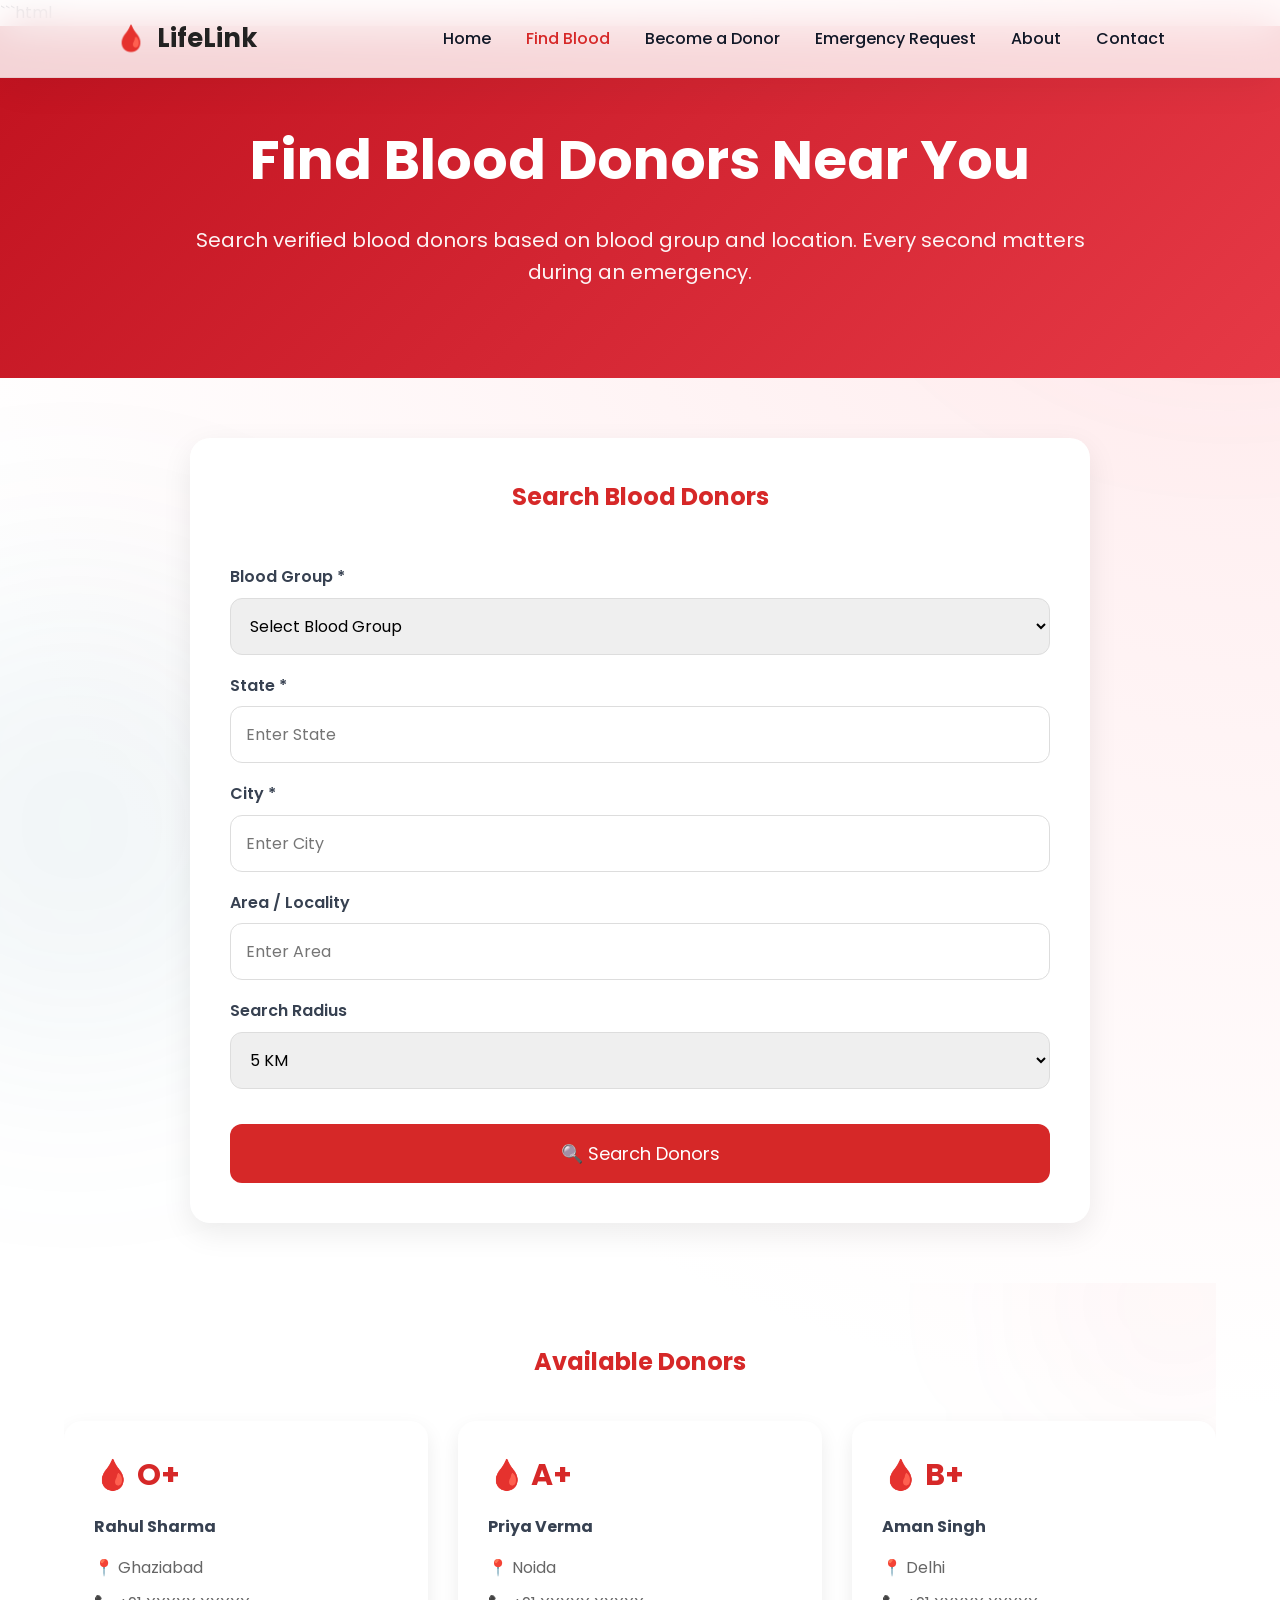
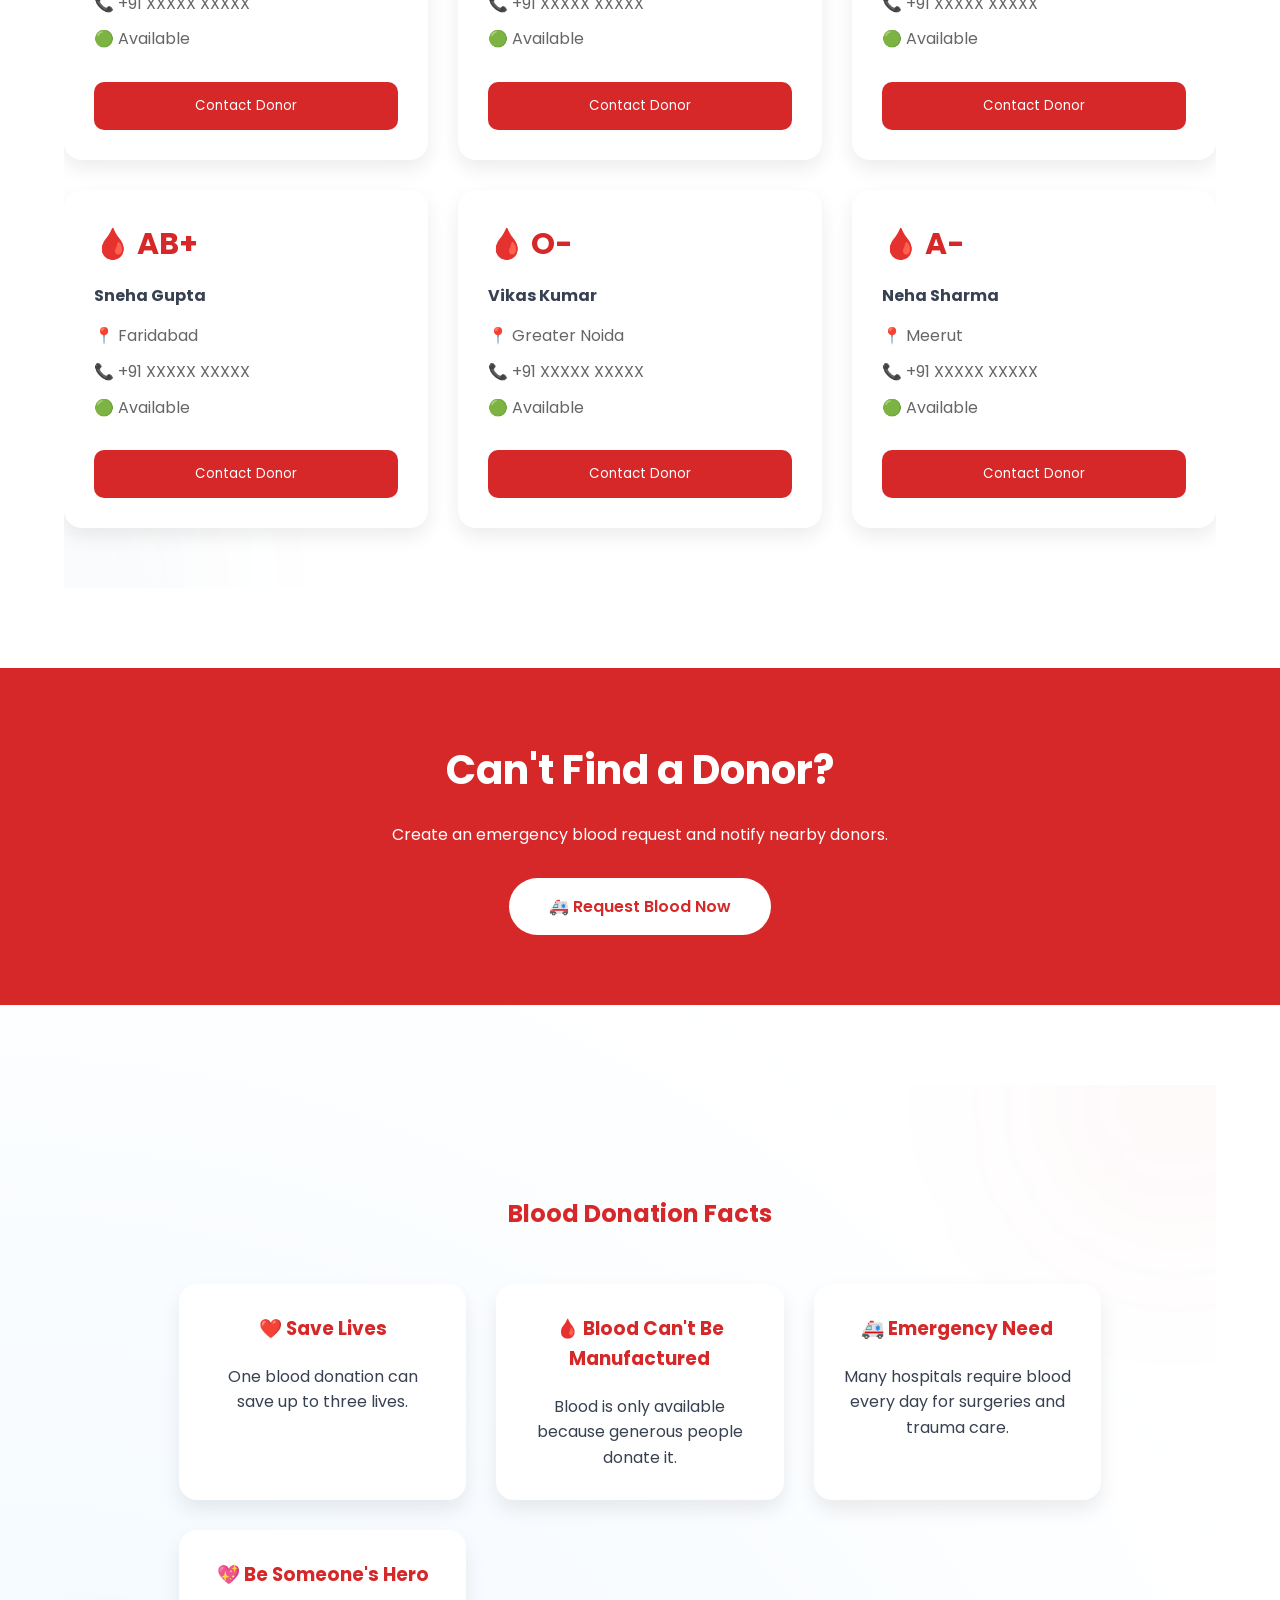
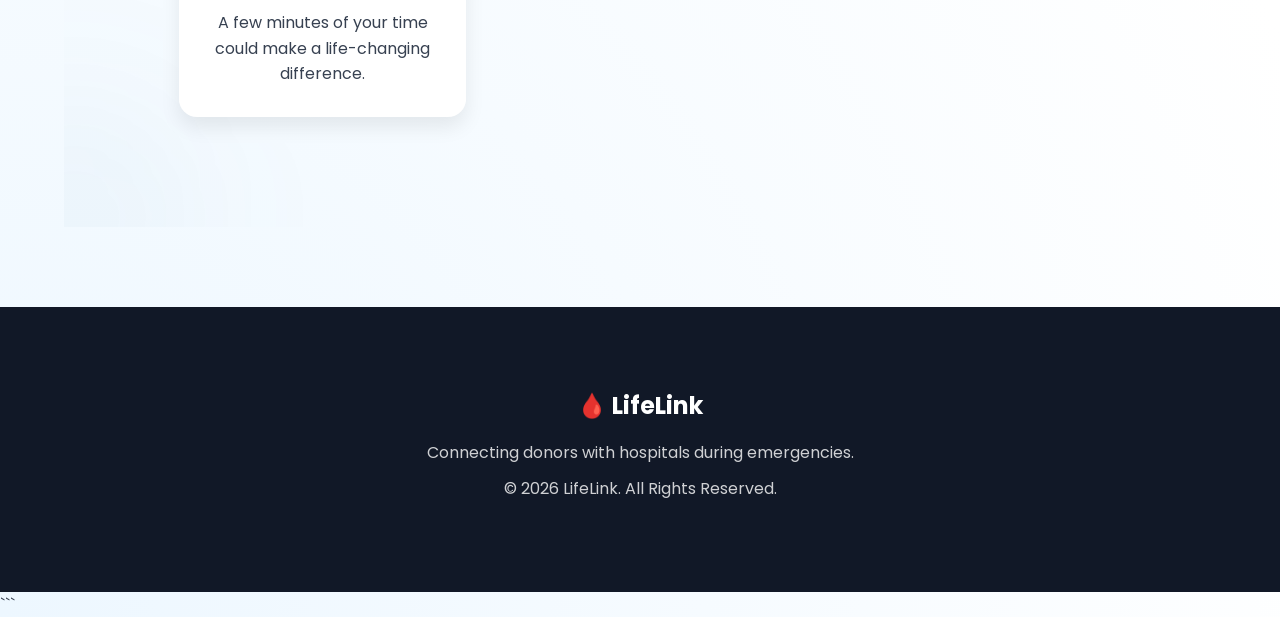
==== findblood.html @ 9b206ba4 "Inital commit" ====
```html
<!DOCTYPE html>
<html lang="en">
<head>
    <meta charset="UTF-8">
    <meta name="viewport" content="width=device-width, initial-scale=1.0">
    <title>Find Blood | LifeLink</title>
    <link rel="stylesheet" href="findblood.css">



    <link rel="stylesheet" href="style.css">

    <link rel="preconnect" href="https://fonts.googleapis.com">
    <link rel="preconnect" href="https://fonts.gstatic.com" crossorigin>

    <link href="https://fonts.googleapis.com/css2?family=Poppins:wght@300;400;500;600;700&display=swap" rel="stylesheet">

</head>
<body>

<!-- ================= NAVBAR ================= -->

<header>

    <nav class="navbar">

        <div class="logo">
            🩸 <span>LifeLink</span>
        </div>

        <ul class="nav-links">

            <li><a href="index.html">Home</a></li>
            <li><a href="findblood.html" class="active">Find Blood</a></li>
            <li><a href="becadonor.html">Become a Donor</a></li>
            <li><a href="#">Emergency Request</a></li>
            <li><a href="about.html">About</a></li>
            <li><a href="contact.html">Contact</a></li>

        </ul>

    </nav>

</header>

<!-- ================= HERO ================= -->

<section class="find-hero">

    <div class="hero-content">

        <h1>Find Blood Donors Near You</h1>

        <p>

            Search verified blood donors based on blood group and
            location. Every second matters during an emergency.

        </p>

    </div>

</section>

<!-- ================= SEARCH ================= -->

<section class="search-section">

<h2>Search Blood Donors</h2>

<form class="search-form">

<label>Blood Group *</label>

<select required>

<option>Select Blood Group</option>

<option>A+</option>
<option>A-</option>
<option>B+</option>
<option>B-</option>
<option>AB+</option>
<option>AB-</option>
<option>O+</option>
<option>O-</option>

</select>

<label>State *</label>

<input type="text" placeholder="Enter State">

<label>City *</label>

<input type="text" placeholder="Enter City">

<label>Area / Locality</label>

<input type="text" placeholder="Enter Area">

<label>Search Radius</label>

<select>

<option>5 KM</option>
<option>10 KM</option>
<option>20 KM</option>
<option>50 KM</option>

</select>

<button type="submit">

🔍 Search Donors

</button>

</form>

</section>

<!-- ================= DONORS ================= -->

<section class="donors">

<h2>Available Donors</h2>

<div class="donor-container">

<div class="donor-card">

<h3>🩸 O+</h3>

<h4>Rahul Sharma</h4>

<p>📍 Ghaziabad</p>

<p>📞 +91 XXXXX XXXXX</p>

<p>🟢 Available</p>

<button>Contact Donor</button>

</div>

<div class="donor-card">

<h3>🩸 A+</h3>

<h4>Priya Verma</h4>

<p>📍 Noida</p>

<p>📞 +91 XXXXX XXXXX</p>

<p>🟢 Available</p>

<button>Contact Donor</button>

</div>

<div class="donor-card">

<h3>🩸 B+</h3>

<h4>Aman Singh</h4>

<p>📍 Delhi</p>

<p>📞 +91 XXXXX XXXXX</p>

<p>🟢 Available</p>

<button>Contact Donor</button>

</div>

<div class="donor-card">

<h3>🩸 AB+</h3>

<h4>Sneha Gupta</h4>

<p>📍 Faridabad</p>

<p>📞 +91 XXXXX XXXXX</p>

<p>🟢 Available</p>

<button>Contact Donor</button>

</div>

<div class="donor-card">

<h3>🩸 O-</h3>

<h4>Vikas Kumar</h4>

<p>📍 Greater Noida</p>

<p>📞 +91 XXXXX XXXXX</p>

<p>🟢 Available</p>

<button>Contact Donor</button>

</div>

<div class="donor-card">

<h3>🩸 A-</h3>

<h4>Neha Sharma</h4>

<p>📍 Meerut</p>

<p>📞 +91 XXXXX XXXXX</p>

<p>🟢 Available</p>

<button>Contact Donor</button>

</div>

</div>

</section>

<!-- ================= EMERGENCY ================= -->

<section class="emergency">

<h2>Can't Find a Donor?</h2>

<p>

Create an emergency blood request and notify nearby donors.

</p>

<a href="#" class="request-btn">

🚑 Request Blood Now

</a>

</section>

<!-- ================= FACTS ================= -->

<section class="facts">

<h2>Blood Donation Facts</h2>

<div class="facts-grid">

<div class="fact-card">

<h3>❤️ Save Lives</h3>

<p>

One blood donation can save up to three lives.

</p>

</div>

<div class="fact-card">

<h3>🩸 Blood Can't Be Manufactured</h3>

<p>

Blood is only available because generous people donate it.

</p>

</div>

<div class="fact-card">

<h3>🚑 Emergency Need</h3>

<p>

Many hospitals require blood every day for surgeries and trauma care.

</p>

</div>

<div class="fact-card">

<h3>💖 Be Someone's Hero</h3>

<p>

A few minutes of your time could make a life-changing difference.

</p>

</div>

</div>

</section>

<!-- ================= FOOTER ================= -->

<footer>

<h2>🩸 LifeLink</h2>

<p>

Connecting donors with hospitals during emergencies.

</p>

<p>

© 2026 LifeLink. All Rights Reserved.

</p>

</footer>

</body>
</html>
```
---- findblood.css ----
/* ==========================================
            GOOGLE FONT
==========================================*/

@import url('https://fonts.googleapis.com/css2?family=Poppins:wght@300;400;500;600;700;800&display=swap');

*{
    margin:0;
    padding:0;
    box-sizing:border-box;
    font-family:'Poppins',sans-serif;
}

html{
    scroll-behavior:smooth;
}

body{
    background:#f8f9fc;
    color:#222;
    line-height:1.6;
}

/* ==========================================
            NAVBAR
==========================================*/

header{
    width:100%;
    background:#ffffff;
    box-shadow:0 5px 15px rgba(0,0,0,.08);
    position:sticky;
    top:0;
    z-index:1000;
}

.navbar{
    max-width:1200px;
    margin:auto;
    padding:18px 20px;

    display:flex;
    justify-content:space-between;
    align-items:center;
}

.logo{
    font-size:30px;
    font-weight:700;
    color:#d62828;
}

.logo span{
    color:#222;
}

.nav-links{
    display:flex;
    gap:30px;
    list-style:none;
}

.nav-links a{
    text-decoration:none;
    color:#333;
    font-weight:500;
    transition:.3s;
}

.nav-links a:hover{

    color:#d62828;

}

.active{

    color:#d62828 !important;

}

/* ==========================================
            HERO
==========================================*/

.find-hero{

    background:linear-gradient(135deg,#c1121f,#e63946);

    color:white;

    padding:90px 20px;

}

.hero-content{

    max-width:900px;

    margin:auto;

    text-align:center;

}

.hero-content h1{

    font-size:55px;

    margin-bottom:20px;

}

.hero-content p{

    font-size:20px;

    opacity:.95;

}

/* ==========================================
            SEARCH SECTION
==========================================*/

.search-section{

    width:90%;

    max-width:900px;

    margin:60px auto;

    background:white;

    padding:40px;

    border-radius:20px;

    box-shadow:0 10px 30px rgba(0,0,0,.08);

}

.search-section h2{

    text-align:center;

    color:#d62828;

    margin-bottom:30px;

}

.search-form{

    display:flex;

    flex-direction:column;

}

.search-form label{

    margin-top:18px;

    margin-bottom:8px;

    font-weight:600;

}

.search-form input,
.search-form select{

    padding:15px;

    border:1px solid #ddd;

    border-radius:12px;

    font-size:16px;

    transition:.3s;

}

.search-form input:focus,
.search-form select:focus{

    outline:none;

    border-color:#d62828;

    box-shadow:0 0 8px rgba(214,40,40,.25);

}

.search-form button{

    margin-top:35px;

    padding:16px;

    border:none;

    border-radius:12px;

    background:#d62828;

    color:white;

    font-size:18px;

    cursor:pointer;

    transition:.3s;

}

.search-form button:hover{

    background:#a4161a;

    transform:translateY(-3px);

}

/* ==========================================
            DONOR SECTION
==========================================*/

.donors{

    width:90%;

    max-width:1200px;

    margin:auto;

    padding:60px 0;

}

.donors h2{

    text-align:center;

    margin-bottom:40px;

    color:#d62828;

}

.donor-container{

    display:grid;

    grid-template-columns:repeat(auto-fit,minmax(300px,1fr));

    gap:30px;

}

.donor-card{

    background:white;

    border-radius:18px;

    padding:30px;

    box-shadow:0 8px 20px rgba(0,0,0,.08);

    transition:.3s;

}

.donor-card:hover{

    transform:translateY(-8px);

    box-shadow:0 15px 30px rgba(0,0,0,.12);

}

.donor-card h3{

    color:#d62828;

    font-size:30px;

    margin-bottom:15px;

}

.donor-card h4{

    margin-bottom:15px;

}

.donor-card p{

    margin:10px 0;

    color:#666;

}

.donor-card button{

    width:100%;

    margin-top:20px;

    padding:14px;

    border:none;

    border-radius:10px;

    background:#d62828;

    color:white;

    cursor:pointer;

    transition:.3s;

}

.donor-card button:hover{

    background:#a4161a;

}

/* ==========================================
        EMERGENCY SECTION
==========================================*/

.emergency{

    margin-top:80px;

    background:#d62828;

    color:white;

    text-align:center;

    padding:70px 20px;

}

.emergency h2{

    font-size:40px;

    margin-bottom:20px;

}

.emergency p{

    max-width:700px;

    margin:auto;

    margin-bottom:30px;

}

.request-btn{

    display:inline-block;

    background:white;

    color:#d62828;

    padding:16px 40px;

    border-radius:40px;

    text-decoration:none;

    font-weight:600;

    transition:.3s;

}

.request-btn:hover{

    transform:scale(1.05);

}

/* ==========================================
            FACTS
==========================================*/

.facts{

    width:90%;

    max-width:1200px;

    margin:80px auto;

}

.facts h2{

    text-align:center;

    color:#d62828;

    margin-bottom:50px;

}

.facts-grid{

    display:grid;

    grid-template-columns:repeat(auto-fit,minmax(250px,1fr));

    gap:30px;

}

.fact-card{

    background:white;

    padding:30px;

    border-radius:18px;

    text-align:center;

    box-shadow:0 10px 20px rgba(0,0,0,.08);

    transition:.3s;

}

.fact-card:hover{

    transform:translateY(-8px);

}

.fact-card h3{

    margin-bottom:20px;

    color:#d62828;

}

/* ==========================================
            FOOTER
==========================================*/

footer{

    background:#222;

    color:white;

    text-align:center;

    padding:60px 20px;

}

footer h2{

    margin-bottom:15px;

}

footer p{

    opacity:.8;

    margin:10px 0;

}

/* ==========================================
        RESPONSIVE
==========================================*/

@media(max-width:900px){

.navbar{

flex-direction:column;

gap:20px;

}

.nav-links{

flex-wrap:wrap;

justify-content:center;

}

.hero-content h1{

font-size:40px;

}

}

@media(max-width:768px){

.search-section{

padding:25px;

}

.hero-content h1{

font-size:34px;

}

.hero-content p{

font-size:17px;

}

.emergency h2{

font-size:30px;

}

}

@media(max-width:500px){

.nav-links{

gap:15px;

font-size:14px;

}

.logo{

font-size:24px;

}

.hero-content h1{

font-size:28px;

}

.search-form button{

font-size:16px;

}

}
---- style.css ----
/* ===========================================================
   LifeLink - Premium Landing Page
   Author : Vansh Choudhary
   Version: 1.0
===========================================================*/

@import url('https://fonts.googleapis.com/css2?family=Poppins:wght@300;400;500;600;700;800&display=swap');

:root{

    --primary:#E63946;
    --primary-dark:#C1121F;
    --secondary:#457B9D;
    --accent:#FFB703;

    --dark:#111827;
    --dark-2:#1F2937;

    --light:#FFFFFF;
    --light-gray:#F8FAFC;
    --border:#E5E7EB;

    --text:#374151;
    --text-light:#6B7280;

    --radius:18px;

    --shadow:
    0 20px 60px rgba(0,0,0,.08);

    --transition:.35s ease;

}







*{
    margin:0;
    padding:0;
    box-sizing:border-box;
}

html{
    scroll-behavior:smooth;
}

body{

    font-family:'Poppins',sans-serif;
    background:var(--light);
    color:var(--text);
    overflow-x:hidden;
}

body::before{

    content:"";

    position:fixed;

    top:-200px;
    right:-200px;

    width:500px;
    height:500px;

    border-radius:50%;

    background:rgba(230,57,70,.08);

    filter:blur(120px);

    z-index:-2;
}

body::after{

    content:"";

    position:fixed;

    left:-150px;
    bottom:-150px;

    width:450px;
    height:450px;

    border-radius:50%;

    background:rgba(69,123,157,.08);

    filter:blur(120px);

    z-index:-2;

}

img{

    width:100%;
    display:block;

}

a{

    text-decoration:none;
    color:inherit;

}

section{

    padding:110px 9%;

}

.section-heading{

    text-align:center;

    margin-bottom:70px;

}

.section-heading h2{

    font-size:2.8rem;

    color:var(--dark);

    margin-top:10px;

}

.section-heading p{

    color:var(--text-light);

    max-width:720px;

    margin:15px auto;

    line-height:1.8;

}

.tag{

    display:inline-block;

    padding:8px 18px;

    background:#FDECEC;

    color:var(--primary);

    border-radius:50px;

    font-weight:600;

    font-size:.9rem;

}



/* ==========================
NAVBAR
===========================*/

header{

    position:fixed;

    width:100%;

    top:0;

    left:0;

    z-index:999;

    backdrop-filter:blur(18px);

    background:rgba(255,255,255,.82);

    border-bottom:1px solid rgba(0,0,0,.05);

}

.navbar{

    display:flex;

    justify-content:space-between;

    align-items:center;

    padding:18px 9%;

}

.logo{

    display:flex;

    align-items:center;

    gap:10px;

    font-size:1.6rem;

    font-weight:700;

    color:var(--primary);

}

.logo i{

    font-size:1.9rem;

}

.nav-links{

    display:flex;

    gap:35px;

    list-style:none;

}

.nav-links a{

    font-weight:500;

    color:var(--dark);

    position:relative;

    transition:.3s;

}

.nav-links a::after{

    content:"";

    position:absolute;

    width:0;

    left:0;

    bottom:-8px;

    height:2px;

    background:var(--primary);

    transition:.3s;

}

.nav-links a:hover::after{

    width:100%;

}

.nav-links a:hover{

    color:var(--primary);

}

.nav-buttons{

    display:flex;

    gap:15px;

}

.login-btn{

    padding:12px 28px;

    border-radius:50px;

    border:1px solid var(--border);

    background:white;

    cursor:pointer;

    transition:var(--transition);

    font-weight:600;

}

.login-btn:hover{

    transform:translateY(-2px);

    box-shadow:var(--shadow);

}

.register-btn{

    padding:12px 30px;

    border:none;

    cursor:pointer;

    border-radius:50px;

    color:white;

    font-weight:600;

    background:linear-gradient(135deg,var(--primary),var(--primary-dark));

    transition:.3s;

}

.register-btn:hover{

    transform:translateY(-3px);

    box-shadow:0 15px 35px rgba(230,57,70,.35);

}



/* ==========================
HERO
===========================*/

.hero{

    min-height:100vh;

    display:grid;

    grid-template-columns:repeat(2,1fr);

    align-items:center;

    gap:70px;

}

.hero-left h1{

    font-size:4rem;

    line-height:1.15;

    color:var(--dark);

}

.hero-left h1 span{

    color:var(--primary);

}

.hero-left p{

    margin:30px 0;

    font-size:1.1rem;

    line-height:1.9;

    color:var(--text-light);

}

.hero-buttons{

    display:flex;

    gap:20px;

    margin-top:40px;

}

.primary-btn{

    background:linear-gradient(135deg,#E63946,#C1121F);

    color:white;

    border:none;

    padding:18px 38px;

    border-radius:50px;

    font-size:1rem;

    cursor:pointer;

    font-weight:600;

    transition:.35s;

}

.primary-btn:hover{

    transform:translateY(-5px);

    box-shadow:0 20px 40px rgba(230,57,70,.4);

}

.secondary-btn{

    padding:18px 38px;

    border-radius:50px;

    border:1px solid var(--border);

    background:white;

    font-weight:600;

    cursor:pointer;

    transition:.35s;

}

.secondary-btn:hover{

    transform:translateY(-5px);

    box-shadow:var(--shadow);

}

.hero-right{

    position:relative;

}

.hero-right img{

    width:95%;

    animation:float 5s ease infinite;

}



/* Floating Card */

.hero-card{

    position:absolute;

    bottom:40px;

    left:-30px;

    background:white;

    padding:20px;

    width:250px;

    border-radius:18px;

    box-shadow:var(--shadow);

}

.hero-card h4{

    margin-bottom:10px;

    color:var(--dark);

}

.hero-card p{

    font-size:.9rem;

    color:var(--text-light);

}



/* ==========================
STATS
===========================*/

.stats{

    display:grid;

    grid-template-columns:repeat(4,1fr);

    gap:30px;

    margin-top:-60px;

}

.stat-card{

    background:white;

    padding:35px;

    border-radius:20px;

    text-align:center;

    box-shadow:var(--shadow);

    transition:.35s;

}

.stat-card:hover{

    transform:translateY(-8px);

}

.stat-card h2{

    color:var(--primary);

    font-size:2.2rem;

}

.stat-card p{

    margin-top:10px;

    color:var(--text-light);

}

/* Animation */

@keyframes float{

0%{

transform:translateY(0px);

}

50%{

transform:translateY(-18px);

}

100%{

transform:translateY(0px);

}

}


/* ======================================================
                RESPONSIVE DESIGN
====================================================== */

@media (max-width:1200px){

section{
padding:90px 6%;
}

.navbar{
padding:18px 6%;
}

.hero{
gap:40px;
}

.hero-left h1{
font-size:3.4rem;
}

}

@media (max-width:992px){

.hero{

display:flex;
flex-direction:column-reverse;
text-align:center;
padding-top:120px;

}

.hero-left{

width:100%;

}

.hero-right{

width:100%;
display:flex;
justify-content:center;

}

.hero-right img{

max-width:500px;
width:100%;

}

.hero-buttons{

justify-content:center;
flex-wrap:wrap;

}

.stats{

grid-template-columns:repeat(2,1fr);

}

.feature-grid{

grid-template-columns:repeat(2,1fr);

}

.why-grid{

grid-template-columns:repeat(2,1fr);

}

.steps{

grid-template-columns:1fr;

}

.value-container{

grid-template-columns:repeat(2,1fr);

}

.mission{

display:flex;
flex-direction:column;

}

.mission img{

max-width:500px;
margin:auto;

}

}

@media (max-width:768px){

.navbar{

padding:18px 20px;

}

.nav-links{

display:none;

}

.nav-buttons{

display:none;

}

.logo{

font-size:1.4rem;

}

.hero{

padding-top:100px;

}

.hero-left h1{

font-size:2.6rem;
line-height:1.2;

}

.hero-left p{

font-size:1rem;

}

.hero-buttons{

flex-direction:column;
align-items:center;

}

.primary-btn,
.secondary-btn{

width:260px;

}

.stats{

grid-template-columns:1fr;

gap:20px;

}

.feature-grid{

grid-template-columns:1fr;

}

.why-grid{

grid-template-columns:1fr;

}

.value-container{

grid-template-columns:1fr;

}

.section-heading h2{

font-size:2rem;

}

.cta{

text-align:center;

}

.cta-buttons{

display:flex;
flex-direction:column;
align-items:center;
gap:20px;

}

footer{

text-align:center;

}

.footer-container{

display:flex;
flex-direction:column;
gap:40px;

}

}

@media (max-width:480px){

section{

padding:70px 18px;

}

.hero-left h1{

font-size:2.1rem;

}

.hero-left p{

font-size:.95rem;

}

.hero-right img{

max-width:320px;

}

.primary-btn,
.secondary-btn{

width:100%;

}

.logo{

font-size:1.2rem;

}

.stat-card{

padding:25px;

}

.feature-card{

padding:25px;

}

.why-card{

padding:25px;

}

.value-box{

padding:25px;

}

}


/* ==========================================================
   LIFELINK PREMIUM UI ADD-ON
   Paste at the END of style.css
========================================================== */

/* Smooth scrolling */
html{
scroll-behavior:smooth;
}

/* Better background */

body{

background:
radial-gradient(circle at top right,#ffe8ea 0%,transparent 35%),
radial-gradient(circle at bottom left,#edf7ff 0%,transparent 35%),
#ffffff;

}


/* Better section spacing */

section{

position:relative;
overflow:hidden;

}


/* Floating gradient circles */

section::before{

content:"";

position:absolute;

width:280px;
height:280px;

background:rgba(230,57,70,.04);

border-radius:50%;

filter:blur(90px);

top:-120px;
right:-100px;

z-index:-1;

}

section::after{

content:"";

position:absolute;

width:220px;
height:220px;

background:rgba(69,123,157,.05);

border-radius:50%;

bottom:-100px;
left:-100px;

filter:blur(80px);

z-index:-1;

}



/* Navbar Upgrade */

header{

box-shadow:
0 8px 40px rgba(0,0,0,.05);

backdrop-filter:blur(20px);

transition:.4s;

}

.navbar{

max-width:1450px;

margin:auto;

}


/* Navigation Hover */

.nav-links a{

transition:.35s;

}

.nav-links a:hover{

transform:translateY(-2px);

}



/* Logo Animation */

.logo{

transition:.35s;

}

.logo:hover{

transform:scale(1.04);

}



/* Premium Buttons */

.primary-btn,
.register-btn{

position:relative;

overflow:hidden;

}

.primary-btn::before,
.register-btn::before{

content:"";

position:absolute;

top:0;
left:-120%;

width:100%;
height:100%;

background:
rgba(255,255,255,.25);

transform:skewX(-30deg);

transition:.7s;

}

.primary-btn:hover::before,
.register-btn:hover::before{

left:120%;

}

.primary-btn:hover,
.register-btn:hover{

transform:
translateY(-5px)
scale(1.02);

}



/* Hero */

.hero{

min-height:100vh;

align-items:center;

}

.hero-left{

animation:fadeLeft 1s ease;

}

.hero-right{

display:flex;

justify-content:center;

align-items:center;

animation:fadeRight 1.2s ease;

}



/* HERO IMAGE FIX */

.hero-right img{

display:block;

width:100%;

max-width:520px;

height:auto;

object-fit:contain;

filter:
drop-shadow(0 30px 40px rgba(0,0,0,.12));

transition:.5s;

}

/* Image hover */

.hero-right img:hover{

transform:
translateY(-12px)
scale(1.02);

}

/* If image fails to load */

.hero-right img:not([src]),
.hero-right img[src=""]{

display:none;

}

/* Nice image container */

.hero-right{

position:relative;

}

.hero-right::before{

content:"";

position:absolute;

width:420px;
height:420px;

background:

linear-gradient(
135deg,
rgba(230,57,70,.12),
rgba(255,255,255,0)
);

border-radius:50%;

z-index:-1;

filter:blur(20px);

}



/* Feature Cards */

.feature-card,
.why-card,
.value-box,
.stat-card{

transition:.4s;

border:1px solid rgba(255,255,255,.4);

background:

rgba(255,255,255,.82);

backdrop-filter:blur(18px);

}

.feature-card:hover,
.why-card:hover,
.value-box:hover,
.stat-card:hover{

transform:
translateY(-10px);

box-shadow:

0 25px 60px rgba(0,0,0,.12);

}



/* Icons */

.feature-card i,
.why-card i,
.value-box i{

font-size:2.4rem;

margin-bottom:20px;

color:#E63946;

transition:.35s;

}

.feature-card:hover i,
.why-card:hover i,
.value-box:hover i{

transform:rotate(-8deg) scale(1.15);

}



/* Cards */

.stat-card{

border-radius:22px;

}

.feature-card{

border-radius:22px;

padding:35px;

}

.why-card{

padding:35px;

border-radius:22px;

}

.value-box{

padding:35px;

border-radius:22px;

}



/* CTA */

.cta{

background:

linear-gradient(
135deg,
#E63946,
#C1121F
);

border-radius:30px;

color:white;

text-align:center;

box-shadow:

0 30px 60px rgba(230,57,70,.25);

}

.cta h2{

color:white;

}

.cta p{

color:#ffeaea;

}



/* Footer */

footer{

background:#111827;

color:white;

padding:80px 9%;

}



/* Better Scrollbar */

::-webkit-scrollbar{

width:10px;

}

::-webkit-scrollbar-thumb{

background:#E63946;

border-radius:30px;

}

::-webkit-scrollbar-track{

background:#ececec;

}



/* Text Selection */

::selection{

background:#E63946;

color:white;

}



/* Smooth fade animations */

@keyframes fadeLeft{

from{

opacity:0;

transform:
translateX(-60px);

}

to{

opacity:1;

transform:
translateX(0);

}

}

@keyframes fadeRight{

from{

opacity:0;

transform:
translateX(60px);

}

to{

opacity:1;

transform:
translateX(0);

}

}



/* Floating Animation */

@keyframes floating{

0%{

transform:translateY(0);

}

50%{

transform:translateY(-15px);

}

100%{

transform:translateY(0);

}

}

.hero-right img{

animation:floating 5s ease-in-out infinite;

}



/* Responsive Improvements */

@media(max-width:992px){

.hero{

gap:50px;

}

.hero-right img{

max-width:430px;

}

}

@media(max-width:768px){

.hero-right img{

max-width:330px;

margin:auto;

}

.hero-left{

text-align:center;

}

.hero-buttons{

justify-content:center;

}

}

@media(max-width:480px){

.hero-right img{

max-width:270px;

}

.hero-left h1{

font-size:2rem;

}

.primary-btn,
.secondary-btn{

width:100%;

}
}











.hero-right{

display:flex;
justify-content:center;
align-items:center;

position:relative;

}

.hero-right img{

width:100%;
max-width:650px;
height:auto;

object-fit:contain;

display:block;

animation:floating 5s ease-in-out infinite;

filter:drop-shadow(0 30px 40px rgba(0,0,0,.15));

transition:.4s;

}

.hero-right img:hover{

transform:scale(1.03);

}

@media(max-width:768px){

.hero-right img{

max-width:360px;

}

}








/* HERO SECTION */
.hero {
  display: flex;
  align-items: center;
  justify-content: space-between;
  padding: 60px;
  gap: 40px;
}

.hero-left {
  flex: 1;
}

.hero-right {
  flex: 1;
  display: flex;
  justify-content: center;
  align-items: center;
}

.hero-image {
  width: 320px;
  height: 500px;
  object-fit: cover;
  border-radius: 24px;
  box-shadow: 0 12px 30px rgba(0, 0, 0, 0.2);
}

.hero-buttons {
  display: flex;
  gap: 15px;
  margin-top: 20px;
}

.primary-btn {
  padding: 12px 20px;
  background: #e63946;
  color: white;
  border: none;
  border-radius: 8px;
}

.secondary-btn {
  padding: 12px 20px;
  background: transparent;
  border: 2px solid #e63946;
  color: #e63946;
  border-radius: 8px;
}


.nav-buttons{
    display:flex;
    gap:15px;
    align-items:center;
}

.login-btn,
.register-btn{
    display:inline-block;
    text-decoration:none;
    padding:12px 28px;
    border-radius:50px;
    font-weight:600;
    transition:0.3s;
    cursor:pointer;
}

.login-btn{
    border:2px solid #d90429;
    color:#d90429;
    background:#fff;
}

.login-btn:hover{
    background:#d90429;
    color:#fff;
}

.register-btn{
    background:#d90429;
    color:#fff;
    border:2px solid #d90429;
}

.register-btn:hover{
    background:#b00020;
    border-color:#b00020;
}
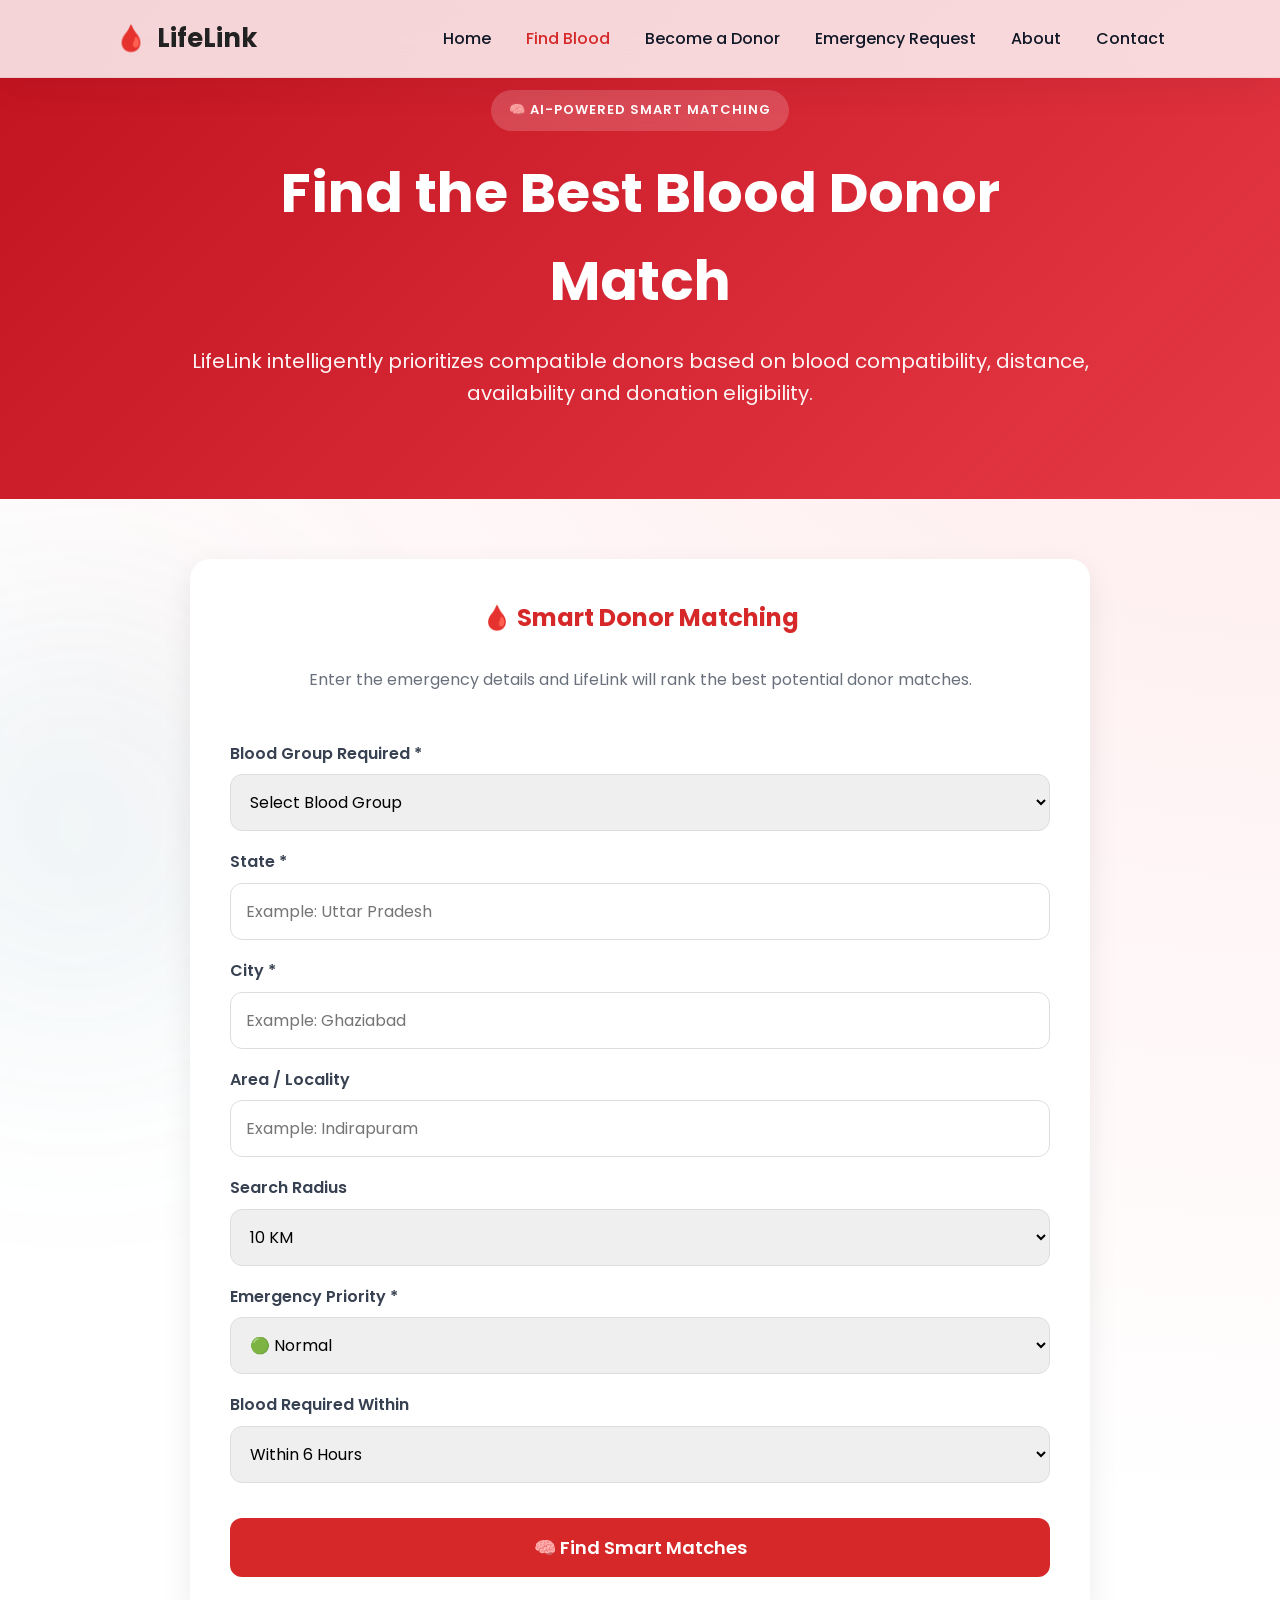
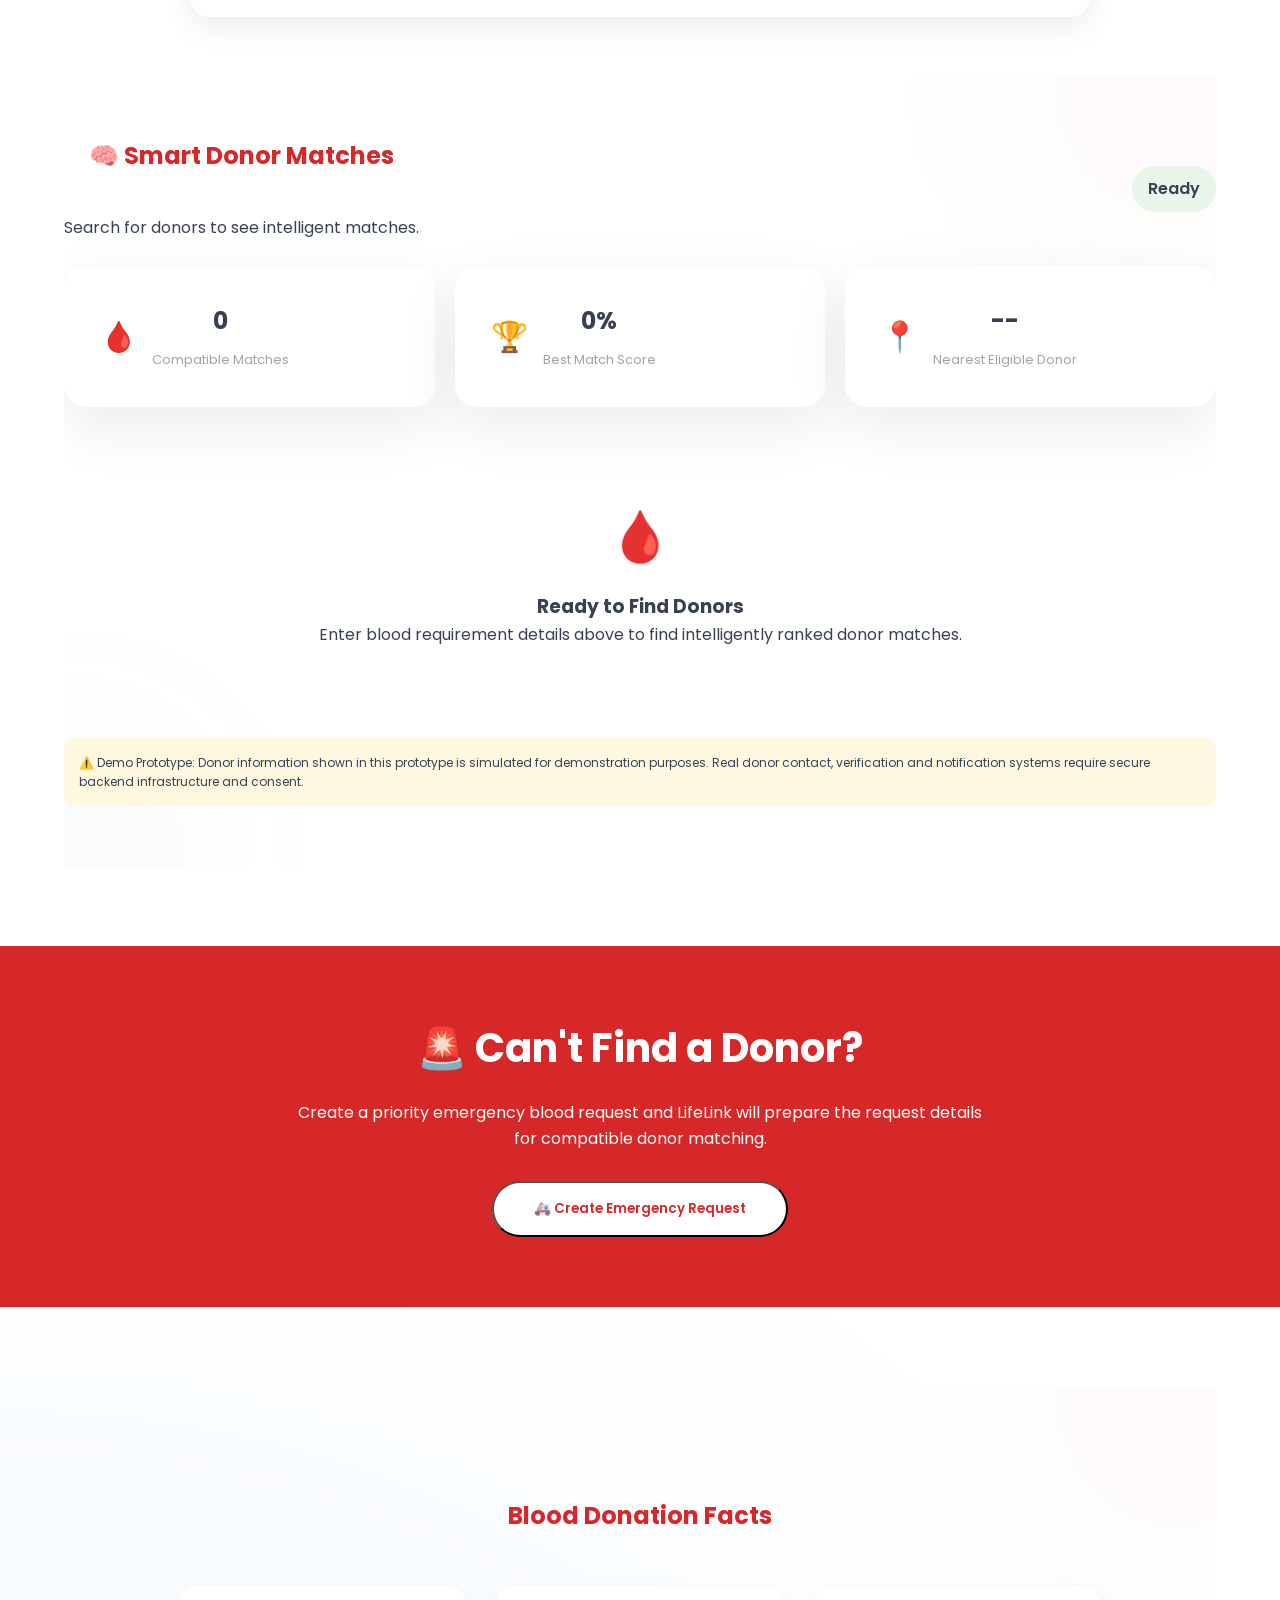
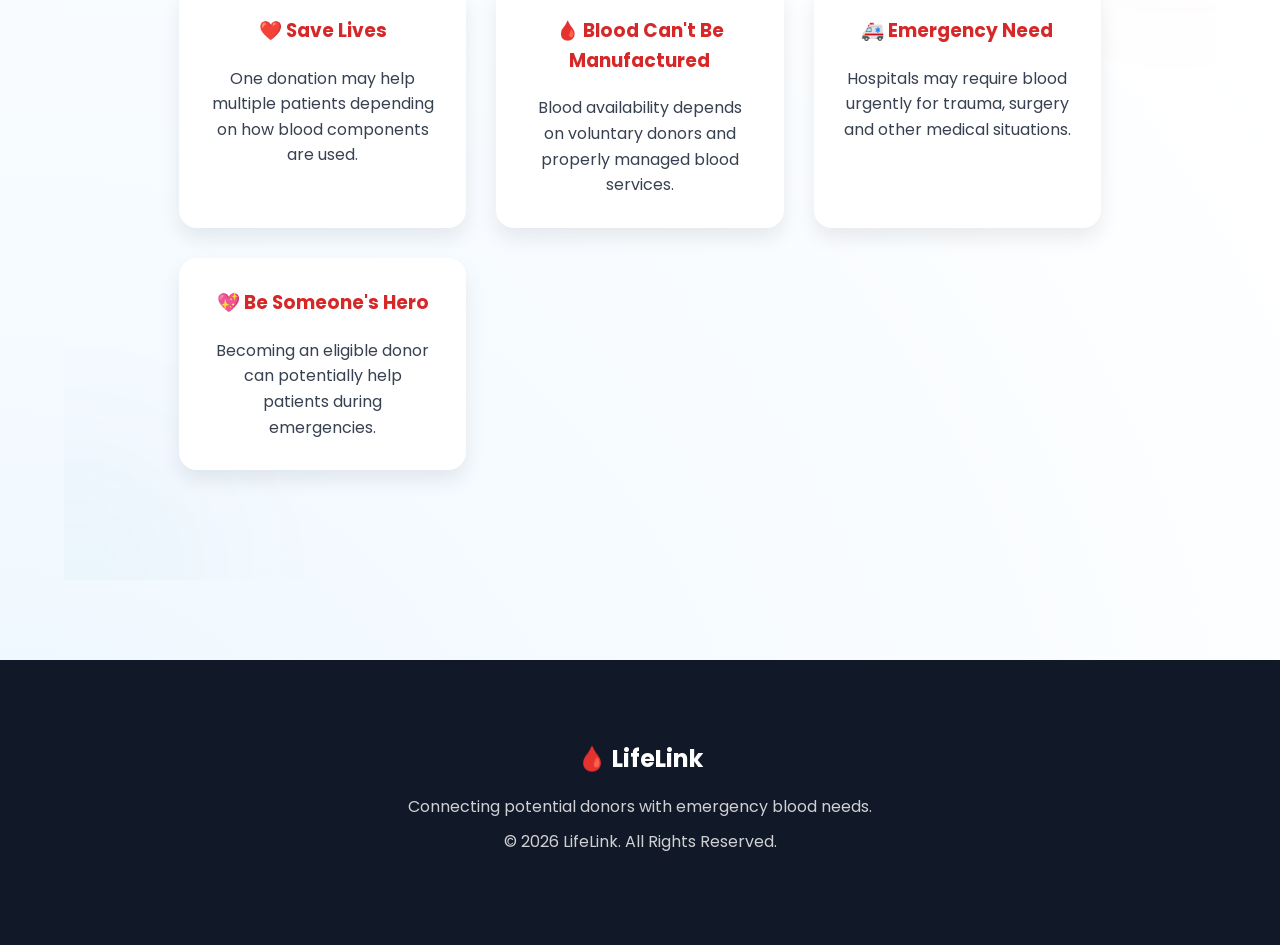
==== commit ce415604: "feat: add AI emergency donor matching system" ====
--- a/findblood.html
+++ b/findblood.html
@@ -1,334 +1,653 @@
-```html
 <!DOCTYPE html>
 <html lang="en">
+
 <head>
+
     <meta charset="UTF-8">
     <meta name="viewport" content="width=device-width, initial-scale=1.0">
+
     <title>Find Blood | LifeLink</title>
+
     <link rel="stylesheet" href="findblood.css">
-
-
-
     <link rel="stylesheet" href="style.css">
 
     <link rel="preconnect" href="https://fonts.googleapis.com">
     <link rel="preconnect" href="https://fonts.gstatic.com" crossorigin>
 
-    <link href="https://fonts.googleapis.com/css2?family=Poppins:wght@300;400;500;600;700&display=swap" rel="stylesheet">
+    <link href="https://fonts.googleapis.com/css2?family=Poppins:wght@300;400;500;600;700&display=swap"
+        rel="stylesheet">
 
 </head>
+
+
 <body>
 
-<!-- ================= NAVBAR ================= -->
-
-<header>
-
-    <nav class="navbar">
-
-        <div class="logo">
-            🩸 <span>LifeLink</span>
-        </div>
-
-        <ul class="nav-links">
-
-            <li><a href="index.html">Home</a></li>
-            <li><a href="findblood.html" class="active">Find Blood</a></li>
-            <li><a href="becadonor.html">Become a Donor</a></li>
-            <li><a href="#">Emergency Request</a></li>
-            <li><a href="about.html">About</a></li>
-            <li><a href="contact.html">Contact</a></li>
-
-        </ul>
-
-    </nav>
-
-</header>
-
-<!-- ================= HERO ================= -->
-
-<section class="find-hero">
-
-    <div class="hero-content">
-
-        <h1>Find Blood Donors Near You</h1>
+    <!-- ================= NAVBAR ================= -->
+
+    <header>
+
+        <nav class="navbar">
+
+            <div class="logo">
+                🩸 <span>LifeLink</span>
+            </div>
+
+            <ul class="nav-links">
+
+                <li><a href="index.html">Home</a></li>
+
+                <li>
+                    <a href="findblood.html" class="active">
+                        Find Blood
+                    </a>
+                </li>
+
+                <li>
+                    <a href="becadonor.html">
+                        Become a Donor
+                    </a>
+                </li>
+
+                <li>
+                    <a href="#emergency">
+                        Emergency Request
+                    </a>
+                </li>
+
+                <li><a href="about.html">About</a></li>
+
+                <li><a href="contact.html">Contact</a></li>
+
+            </ul>
+
+        </nav>
+
+    </header>
+
+
+    <!-- ================= HERO ================= -->
+
+    <section class="find-hero">
+
+        <div class="hero-content">
+
+            <span class="ai-badge">
+                🧠 AI-POWERED SMART MATCHING
+            </span>
+
+            <h1>
+                Find the Best Blood Donor Match
+            </h1>
+
+            <p>
+                LifeLink intelligently prioritizes compatible donors
+                based on blood compatibility, distance, availability
+                and donation eligibility.
+            </p>
+
+        </div>
+
+    </section>
+
+
+    <!-- ================= SMART SEARCH ================= -->
+
+    <section class="search-section">
+
+        <div class="search-heading">
+
+            <h2>🩸 Smart Donor Matching</h2>
+
+            <p>
+                Enter the emergency details and LifeLink will rank
+                the best potential donor matches.
+            </p>
+
+        </div>
+
+
+        <form class="search-form" id="donorSearchForm">
+
+
+            <!-- Blood Group -->
+
+            <label for="bloodGroup">
+                Blood Group Required *
+            </label>
+
+            <select id="bloodGroup" required>
+
+                <option value="">
+                    Select Blood Group
+                </option>
+
+                <option value="A+">A+</option>
+                <option value="A-">A-</option>
+
+                <option value="B+">B+</option>
+                <option value="B-">B-</option>
+
+                <option value="AB+">AB+</option>
+                <option value="AB-">AB-</option>
+
+                <option value="O+">O+</option>
+                <option value="O-">O-</option>
+
+            </select>
+
+
+            <!-- State -->
+
+            <label for="state">
+                State *
+            </label>
+
+            <input
+                type="text"
+                id="state"
+                placeholder="Example: Uttar Pradesh"
+                required
+            >
+
+
+            <!-- City -->
+
+            <label for="city">
+                City *
+            </label>
+
+            <input
+                type="text"
+                id="city"
+                placeholder="Example: Ghaziabad"
+                required
+            >
+
+
+            <!-- Area -->
+
+            <label for="area">
+                Area / Locality
+            </label>
+
+            <input
+                type="text"
+                id="area"
+                placeholder="Example: Indirapuram"
+            >
+
+
+            <!-- Search Radius -->
+
+            <label for="radius">
+                Search Radius
+            </label>
+
+            <select id="radius">
+
+                <option value="5">
+                    5 KM
+                </option>
+
+                <option value="10" selected>
+                    10 KM
+                </option>
+
+                <option value="20">
+                    20 KM
+                </option>
+
+                <option value="50">
+                    50 KM
+                </option>
+
+            </select>
+
+
+            <!-- Emergency Priority -->
+
+            <label for="urgency">
+                Emergency Priority *
+            </label>
+
+            <select id="urgency" required>
+
+                <option value="normal">
+                    🟢 Normal
+                </option>
+
+                <option value="high">
+                    🟠 High Priority
+                </option>
+
+                <option value="critical">
+                    🔴 Critical Emergency
+                </option>
+
+            </select>
+
+
+            <!-- Required Time -->
+
+            <label for="requiredTime">
+                Blood Required Within
+            </label>
+
+            <select id="requiredTime">
+
+                <option value="6">
+                    Within 6 Hours
+                </option>
+
+                <option value="3">
+                    Within 3 Hours
+                </option>
+
+                <option value="1">
+                    Within 1 Hour
+                </option>
+
+                <option value="24">
+                    Within 24 Hours
+                </option>
+
+            </select>
+
+
+            <button type="submit" class="smart-search-btn">
+
+                🧠 Find Smart Matches
+
+            </button>
+
+
+        </form>
+
+    </section>
+
+
+    <!-- ================= MATCHING STATUS ================= -->
+
+    <section
+        class="matching-status"
+        id="matchingStatus"
+        style="display: none;"
+    >
+
+        <div class="matching-loader">
+
+            <div class="pulse-circle">
+                🩸
+            </div>
+
+            <div>
+
+                <h3>
+                    LifeLink Smart Matching Engine
+                </h3>
+
+                <p id="matchingText">
+
+                    Analyzing compatible donors...
+
+                </p>
+
+            </div>
+
+        </div>
+
+    </section>
+
+
+    <!-- ================= RESULTS ================= -->
+
+    <section
+        class="donors smart-results"
+        id="resultsSection"
+    >
+
+        <div class="results-header">
+
+            <div>
+
+                <h2>
+                    🧠 Smart Donor Matches
+                </h2>
+
+                <p id="resultsSummary">
+
+                    Search for donors to see intelligent matches.
+
+                </p>
+
+            </div>
+
+            <div
+                class="emergency-status"
+                id="emergencyStatus"
+            >
+
+                Ready
+
+            </div>
+
+        </div>
+
+
+        <!-- Match Statistics -->
+
+        <div
+            class="match-statistics"
+            id="matchStatistics"
+        >
+
+            <div class="stat-card">
+
+                <span>🩸</span>
+
+                <div>
+
+                    <strong id="totalMatches">
+                        0
+                    </strong>
+
+                    <p>Compatible Matches</p>
+
+                </div>
+
+            </div>
+
+
+            <div class="stat-card">
+
+                <span>🏆</span>
+
+                <div>
+
+                    <strong id="bestScore">
+                        0%
+                    </strong>
+
+                    <p>Best Match Score</p>
+
+                </div>
+
+            </div>
+
+
+            <div class="stat-card">
+
+                <span>📍</span>
+
+                <div>
+
+                    <strong id="nearestDistance">
+                        --
+                    </strong>
+
+                    <p>Nearest Eligible Donor</p>
+
+                </div>
+
+            </div>
+
+        </div>
+
+
+        <!-- Dynamic Results -->
+
+        <div
+            class="donor-container"
+            id="donorResults"
+        >
+
+            <div class="empty-results">
+
+                <div class="empty-icon">
+                    🩸
+                </div>
+
+                <h3>
+                    Ready to Find Donors
+                </h3>
+
+                <p>
+                    Enter blood requirement details above to find
+                    intelligently ranked donor matches.
+                </p>
+
+            </div>
+
+        </div>
+
+
+        <!-- Demo Disclaimer -->
+
+        <div class="demo-disclaimer">
+
+            ⚠️ Demo Prototype:
+            Donor information shown in this prototype is simulated
+            for demonstration purposes. Real donor contact,
+            verification and notification systems require secure
+            backend infrastructure and consent.
+
+        </div>
+
+    </section>
+
+
+    <!-- ================= EMERGENCY ================= -->
+
+    <section
+        class="emergency"
+        id="emergency"
+    >
+
+        <h2>
+            🚨 Can't Find a Donor?
+        </h2>
 
         <p>
 
-            Search verified blood donors based on blood group and
-            location. Every second matters during an emergency.
+            Create a priority emergency blood request and LifeLink
+            will prepare the request details for compatible donor matching.
 
         </p>
 
+
+        <button
+            class="request-btn"
+            id="emergencyRequestBtn"
+        >
+
+            🚑 Create Emergency Request
+
+        </button>
+
+    </section>
+
+
+    <!-- ================= EMERGENCY MODAL ================= -->
+
+    <div
+        class="emergency-modal"
+        id="emergencyModal"
+    >
+
+        <div class="modal-content">
+
+            <button
+                class="close-modal"
+                id="closeModal"
+            >
+
+                ×
+
+            </button>
+
+
+            <div class="modal-icon">
+                🚨
+            </div>
+
+            <h2>
+                Emergency Blood Request Created
+            </h2>
+
+            <p id="emergencyMessage">
+
+                Your emergency request is being prepared.
+
+            </p>
+
+
+            <div class="emergency-details">
+
+                <p>
+                    <strong>Blood Group:</strong>
+
+                    <span id="modalBloodGroup">
+                        --
+                    </span>
+                </p>
+
+
+                <p>
+                    <strong>Location:</strong>
+
+                    <span id="modalLocation">
+                        --
+                    </span>
+                </p>
+
+
+                <p>
+                    <strong>Priority:</strong>
+
+                    <span id="modalPriority">
+                        --
+                    </span>
+                </p>
+
+            </div>
+
+
+            <button
+                class="modal-confirm-btn"
+                id="closeEmergencyModal"
+            >
+
+                Continue
+
+            </button>
+
+
+            <p class="modal-warning">
+
+                ⚠️ Demo simulation only. No real emergency alerts
+                are sent by this prototype.
+
+            </p>
+
+        </div>
+
     </div>
 
-</section>
-
-<!-- ================= SEARCH ================= -->
-
-<section class="search-section">
-
-<h2>Search Blood Donors</h2>
-
-<form class="search-form">
-
-<label>Blood Group *</label>
-
-<select required>
-
-<option>Select Blood Group</option>
-
-<option>A+</option>
-<option>A-</option>
-<option>B+</option>
-<option>B-</option>
-<option>AB+</option>
-<option>AB-</option>
-<option>O+</option>
-<option>O-</option>
-
-</select>
-
-<label>State *</label>
-
-<input type="text" placeholder="Enter State">
-
-<label>City *</label>
-
-<input type="text" placeholder="Enter City">
-
-<label>Area / Locality</label>
-
-<input type="text" placeholder="Enter Area">
-
-<label>Search Radius</label>
-
-<select>
-
-<option>5 KM</option>
-<option>10 KM</option>
-<option>20 KM</option>
-<option>50 KM</option>
-
-</select>
-
-<button type="submit">
-
-🔍 Search Donors
-
-</button>
-
-</form>
-
-</section>
-
-<!-- ================= DONORS ================= -->
-
-<section class="donors">
-
-<h2>Available Donors</h2>
-
-<div class="donor-container">
-
-<div class="donor-card">
-
-<h3>🩸 O+</h3>
-
-<h4>Rahul Sharma</h4>
-
-<p>📍 Ghaziabad</p>
-
-<p>📞 +91 XXXXX XXXXX</p>
-
-<p>🟢 Available</p>
-
-<button>Contact Donor</button>
-
-</div>
-
-<div class="donor-card">
-
-<h3>🩸 A+</h3>
-
-<h4>Priya Verma</h4>
-
-<p>📍 Noida</p>
-
-<p>📞 +91 XXXXX XXXXX</p>
-
-<p>🟢 Available</p>
-
-<button>Contact Donor</button>
-
-</div>
-
-<div class="donor-card">
-
-<h3>🩸 B+</h3>
-
-<h4>Aman Singh</h4>
-
-<p>📍 Delhi</p>
-
-<p>📞 +91 XXXXX XXXXX</p>
-
-<p>🟢 Available</p>
-
-<button>Contact Donor</button>
-
-</div>
-
-<div class="donor-card">
-
-<h3>🩸 AB+</h3>
-
-<h4>Sneha Gupta</h4>
-
-<p>📍 Faridabad</p>
-
-<p>📞 +91 XXXXX XXXXX</p>
-
-<p>🟢 Available</p>
-
-<button>Contact Donor</button>
-
-</div>
-
-<div class="donor-card">
-
-<h3>🩸 O-</h3>
-
-<h4>Vikas Kumar</h4>
-
-<p>📍 Greater Noida</p>
-
-<p>📞 +91 XXXXX XXXXX</p>
-
-<p>🟢 Available</p>
-
-<button>Contact Donor</button>
-
-</div>
-
-<div class="donor-card">
-
-<h3>🩸 A-</h3>
-
-<h4>Neha Sharma</h4>
-
-<p>📍 Meerut</p>
-
-<p>📞 +91 XXXXX XXXXX</p>
-
-<p>🟢 Available</p>
-
-<button>Contact Donor</button>
-
-</div>
-
-</div>
-
-</section>
-
-<!-- ================= EMERGENCY ================= -->
-
-<section class="emergency">
-
-<h2>Can't Find a Donor?</h2>
-
-<p>
-
-Create an emergency blood request and notify nearby donors.
-
-</p>
-
-<a href="#" class="request-btn">
-
-🚑 Request Blood Now
-
-</a>
-
-</section>
-
-<!-- ================= FACTS ================= -->
-
-<section class="facts">
-
-<h2>Blood Donation Facts</h2>
-
-<div class="facts-grid">
-
-<div class="fact-card">
-
-<h3>❤️ Save Lives</h3>
-
-<p>
-
-One blood donation can save up to three lives.
-
-</p>
-
-</div>
-
-<div class="fact-card">
-
-<h3>🩸 Blood Can't Be Manufactured</h3>
-
-<p>
-
-Blood is only available because generous people donate it.
-
-</p>
-
-</div>
-
-<div class="fact-card">
-
-<h3>🚑 Emergency Need</h3>
-
-<p>
-
-Many hospitals require blood every day for surgeries and trauma care.
-
-</p>
-
-</div>
-
-<div class="fact-card">
-
-<h3>💖 Be Someone's Hero</h3>
-
-<p>
-
-A few minutes of your time could make a life-changing difference.
-
-</p>
-
-</div>
-
-</div>
-
-</section>
-
-<!-- ================= FOOTER ================= -->
-
-<footer>
-
-<h2>🩸 LifeLink</h2>
-
-<p>
-
-Connecting donors with hospitals during emergencies.
-
-</p>
-
-<p>
-
-© 2026 LifeLink. All Rights Reserved.
-
-</p>
-
-</footer>
+
+    <!-- ================= FACTS ================= -->
+
+    <section class="facts">
+
+        <h2>Blood Donation Facts</h2>
+
+
+        <div class="facts-grid">
+
+
+            <div class="fact-card">
+
+                <h3>
+                    ❤️ Save Lives
+                </h3>
+
+                <p>
+                    One donation may help multiple patients depending
+                    on how blood components are used.
+                </p>
+
+            </div>
+
+
+            <div class="fact-card">
+
+                <h3>
+                    🩸 Blood Can't Be Manufactured
+                </h3>
+
+                <p>
+                    Blood availability depends on voluntary donors
+                    and properly managed blood services.
+                </p>
+
+            </div>
+
+
+            <div class="fact-card">
+
+                <h3>
+                    🚑 Emergency Need
+                </h3>
+
+                <p>
+                    Hospitals may require blood urgently for trauma,
+                    surgery and other medical situations.
+                </p>
+
+            </div>
+
+
+            <div class="fact-card">
+
+                <h3>
+                    💖 Be Someone's Hero
+                </h3>
+
+                <p>
+                    Becoming an eligible donor can potentially help
+                    patients during emergencies.
+                </p>
+
+            </div>
+
+
+        </div>
+
+    </section>
+
+
+    <!-- ================= FOOTER ================= -->
+
+    <footer>
+
+        <h2>
+            🩸 LifeLink
+        </h2>
+
+        <p>
+            Connecting potential donors with emergency blood needs.
+        </p>
+
+        <p>
+            © 2026 LifeLink. All Rights Reserved.
+        </p>
+
+    </footer>
+
+
+    <!-- ================= JAVASCRIPT ================= -->
+
+    <script src="donor-matching.js"></script>
 
 </body>
-</html>
-```
+
+</html>
--- a/findblood.css
+++ b/findblood.css
@@ -577,4 +577,741 @@
 
 }
 
+}
+
+
+
+
+
+
+
+
+
+
+
+
+
+
+
+
+
+
+
+
+
+/* =========================================
+   LIFELINK SMART DONOR MATCHING
+========================================= */
+
+
+.ai-badge {
+
+    display: inline-block;
+
+    padding: 10px 18px;
+
+    margin-bottom: 18px;
+
+    border-radius: 30px;
+
+    background: rgba(255, 255, 255, 0.18);
+
+    backdrop-filter: blur(10px);
+
+    font-size: 13px;
+
+    font-weight: 600;
+
+    letter-spacing: 1px;
+
+}
+
+
+.search-heading {
+
+    text-align: center;
+
+    margin-bottom: 30px;
+
+}
+
+
+.search-heading p {
+
+    opacity: 0.75;
+
+}
+
+
+.smart-search-btn {
+
+    width: 100%;
+
+    font-size: 16px;
+
+    font-weight: 600;
+
+    cursor: pointer;
+
+    transition: 0.3s;
+
+}
+
+
+.smart-search-btn:hover {
+
+    transform: translateY(-2px);
+
+}
+
+
+.matching-status {
+
+    padding: 30px;
+
+    margin: 30px auto;
+
+    max-width: 900px;
+
+}
+
+
+.matching-loader {
+
+    display: flex;
+
+    align-items: center;
+
+    gap: 20px;
+
+    padding: 25px;
+
+    border-radius: 18px;
+
+    background: white;
+
+    box-shadow: 0 10px 35px rgba(0, 0, 0, 0.08);
+
+}
+
+
+.pulse-circle {
+
+    width: 65px;
+
+    height: 65px;
+
+    display: flex;
+
+    align-items: center;
+
+    justify-content: center;
+
+    border-radius: 50%;
+
+    font-size: 28px;
+
+    animation: bloodPulse 1.2s infinite;
+
+}
+
+
+@keyframes bloodPulse {
+
+    0% {
+
+        transform: scale(1);
+
+    }
+
+    50% {
+
+        transform: scale(1.15);
+
+    }
+
+    100% {
+
+        transform: scale(1);
+
+    }
+
+}
+
+
+.results-header {
+
+    display: flex;
+
+    justify-content: space-between;
+
+    align-items: center;
+
+    gap: 20px;
+
+    margin-bottom: 25px;
+
+}
+
+
+.emergency-status {
+
+    padding: 10px 16px;
+
+    border-radius: 30px;
+
+    font-weight: 600;
+
+    background: #e8f5e9;
+
+}
+
+
+.critical-status {
+
+    background: #ffe5e5;
+
+}
+
+
+.high-status {
+
+    background: #fff0dc;
+
+}
+
+
+.normal-status {
+
+    background: #e7f7ed;
+
+}
+
+
+.match-statistics {
+
+    display: grid;
+
+    grid-template-columns: repeat(3, 1fr);
+
+    gap: 20px;
+
+    margin-bottom: 30px;
+
+}
+
+
+.stat-card {
+
+    display: flex;
+
+    align-items: center;
+
+    gap: 15px;
+
+    padding: 20px;
+
+    background: white;
+
+    border-radius: 15px;
+
+    box-shadow: 0 8px 25px rgba(0, 0, 0, 0.06);
+
+}
+
+
+.stat-card span {
+
+    font-size: 30px;
+
+}
+
+
+.stat-card strong {
+
+    display: block;
+
+    font-size: 24px;
+
+}
+
+
+.stat-card p {
+
+    margin: 0;
+
+    opacity: 0.65;
+
+    font-size: 13px;
+
+}
+
+
+.smart-donor-card {
+
+    position: relative;
+
+    overflow: hidden;
+
+    padding: 25px !important;
+
+}
+
+
+.match-rank {
+
+    position: absolute;
+
+    top: 15px;
+
+    right: 15px;
+
+    font-size: 14px;
+
+    font-weight: 700;
+
+    opacity: 0.5;
+
+}
+
+
+.match-label {
+
+    display: inline-block;
+
+    padding: 6px 12px;
+
+    border-radius: 20px;
+
+    font-size: 11px;
+
+    font-weight: 700;
+
+    margin-bottom: 18px;
+
+}
+
+
+.best-match {
+
+    background: #e8fff1;
+
+}
+
+
+.strong-match {
+
+    background: #eef6ff;
+
+}
+
+
+.good-match {
+
+    background: #fff9e6;
+
+}
+
+
+.compatible-match {
+
+    background: #f2f2f2;
+
+}
+
+
+.donor-top {
+
+    display: flex;
+
+    align-items: center;
+
+    gap: 15px;
+
+    margin-bottom: 20px;
+
+}
+
+
+.blood-circle {
+
+    width: 58px;
+
+    height: 58px;
+
+    display: flex;
+
+    align-items: center;
+
+    justify-content: center;
+
+    border-radius: 50%;
+
+    color: white;
+
+    background: #d32f2f;
+
+    font-weight: 700;
+
+    font-size: 18px;
+
+}
+
+
+.donor-location {
+
+    margin: 5px 0 !important;
+
+    opacity: 0.7;
+
+}
+
+
+.score-section {
+
+    margin: 20px 0;
+
+}
+
+
+.score-header {
+
+    display: flex;
+
+    justify-content: space-between;
+
+    margin-bottom: 8px;
+
+    font-size: 13px;
+
+}
+
+
+.score-header strong {
+
+    font-size: 16px;
+
+}
+
+
+.score-bar {
+
+    height: 9px;
+
+    border-radius: 20px;
+
+    background: #eeeeee;
+
+    overflow: hidden;
+
+}
+
+
+.score-fill {
+
+    height: 100%;
+
+    border-radius: 20px;
+
+    background: #d32f2f;
+
+    transition: width 1s ease;
+
+}
+
+
+.donor-info-grid {
+
+    display: grid;
+
+    grid-template-columns: repeat(2, 1fr);
+
+    gap: 12px;
+
+    margin: 20px 0;
+
+}
+
+
+.donor-info-grid div {
+
+    padding: 12px;
+
+    border-radius: 10px;
+
+    background: #f8f8f8;
+
+}
+
+
+.donor-info-grid span {
+
+    display: block;
+
+    font-size: 11px;
+
+    opacity: 0.6;
+
+}
+
+
+.donor-info-grid strong {
+
+    font-size: 13px;
+
+}
+
+
+.available-text {
+
+    color: #16803c;
+
+}
+
+
+.verification-row {
+
+    padding: 10px 0;
+
+    font-size: 13px;
+
+    font-weight: 500;
+
+}
+
+
+.contact-donor-btn {
+
+    width: 100%;
+
+    padding: 13px;
+
+    border: none;
+
+    border-radius: 10px;
+
+    color: white;
+
+    background: #d32f2f;
+
+    cursor: pointer;
+
+    font-weight: 600;
+
+    transition: 0.3s;
+
+}
+
+
+.contact-donor-btn:hover {
+
+    transform: translateY(-2px);
+
+}
+
+
+.empty-results,
+
+.no-results {
+
+    text-align: center;
+
+    padding: 60px 20px;
+
+    width: 100%;
+
+}
+
+
+.empty-icon {
+
+    font-size: 50px;
+
+    margin-bottom: 15px;
+
+}
+
+
+.expand-search-btn {
+
+    margin-top: 15px;
+
+    padding: 12px 20px;
+
+    border: none;
+
+    border-radius: 8px;
+
+    cursor: pointer;
+
+}
+
+
+.demo-disclaimer {
+
+    margin-top: 30px;
+
+    padding: 15px;
+
+    border-radius: 10px;
+
+    font-size: 12px;
+
+    line-height: 1.6;
+
+    background: #fff8e1;
+
+}
+
+
+.emergency-modal {
+
+    display: none;
+
+    position: fixed;
+
+    inset: 0;
+
+    z-index: 9999;
+
+    align-items: center;
+
+    justify-content: center;
+
+    padding: 20px;
+
+    background: rgba(0, 0, 0, 0.6);
+
+}
+
+
+.modal-content {
+
+    position: relative;
+
+    width: 100%;
+
+    max-width: 500px;
+
+    padding: 40px;
+
+    text-align: center;
+
+    border-radius: 20px;
+
+    background: white;
+
+}
+
+
+.modal-icon {
+
+    font-size: 50px;
+
+}
+
+
+.close-modal {
+
+    position: absolute;
+
+    top: 15px;
+
+    right: 20px;
+
+    border: none;
+
+    background: none;
+
+    font-size: 30px;
+
+    cursor: pointer;
+
+}
+
+
+.emergency-details {
+
+    margin: 25px 0;
+
+    padding: 20px;
+
+    text-align: left;
+
+    border-radius: 12px;
+
+    background: #f7f7f7;
+
+}
+
+
+.modal-confirm-btn {
+
+    width: 100%;
+
+    padding: 14px;
+
+    border: none;
+
+    border-radius: 10px;
+
+    color: white;
+
+    background: #d32f2f;
+
+    cursor: pointer;
+
+    font-weight: 600;
+
+}
+
+
+.modal-warning {
+
+    margin-top: 15px;
+
+    font-size: 11px;
+
+    opacity: 0.6;
+
+}
+
+
+/* MOBILE */
+
+
+@media (max-width: 768px) {
+
+
+    .results-header {
+
+        flex-direction: column;
+
+        align-items: flex-start;
+
+    }
+
+
+    .match-statistics {
+
+        grid-template-columns: 1fr;
+
+    }
+
+
+    .donor-info-grid {
+
+        grid-template-columns: 1fr;
+
+    }
+
+
+    .matching-loader {
+
+        flex-direction: column;
+
+        text-align: center;
+
+    }
+
 }
--- a/style.css
+++ b/style.css
@@ -1655,4 +1655,60 @@
 .register-btn:hover{
     background:#b00020;
     border-color:#b00020;
-}+}
+
+
+
+
+
+
+
+
+
+
+
+
+.lifelink-ai-button {
+    position: fixed;
+    right: 25px;
+    bottom: 25px;
+    z-index: 9999;
+
+    display: flex;
+    align-items: center;
+    gap: 9px;
+
+    padding: 13px 20px;
+
+    background: #e63946;
+    color: white;
+
+    text-decoration: none;
+
+    border-radius: 50px;
+
+    font-weight: 700;
+
+    box-shadow: 0 10px 30px rgba(230, 57, 70, 0.30);
+
+    transition: 0.3s;
+}
+
+.ai-button-icon {
+    font-size: 20px;
+}
+
+.lifelink-ai-button:hover {
+    transform: translateY(-4px);
+}
+
+
+
+
+
+
+
+
+
+
+
